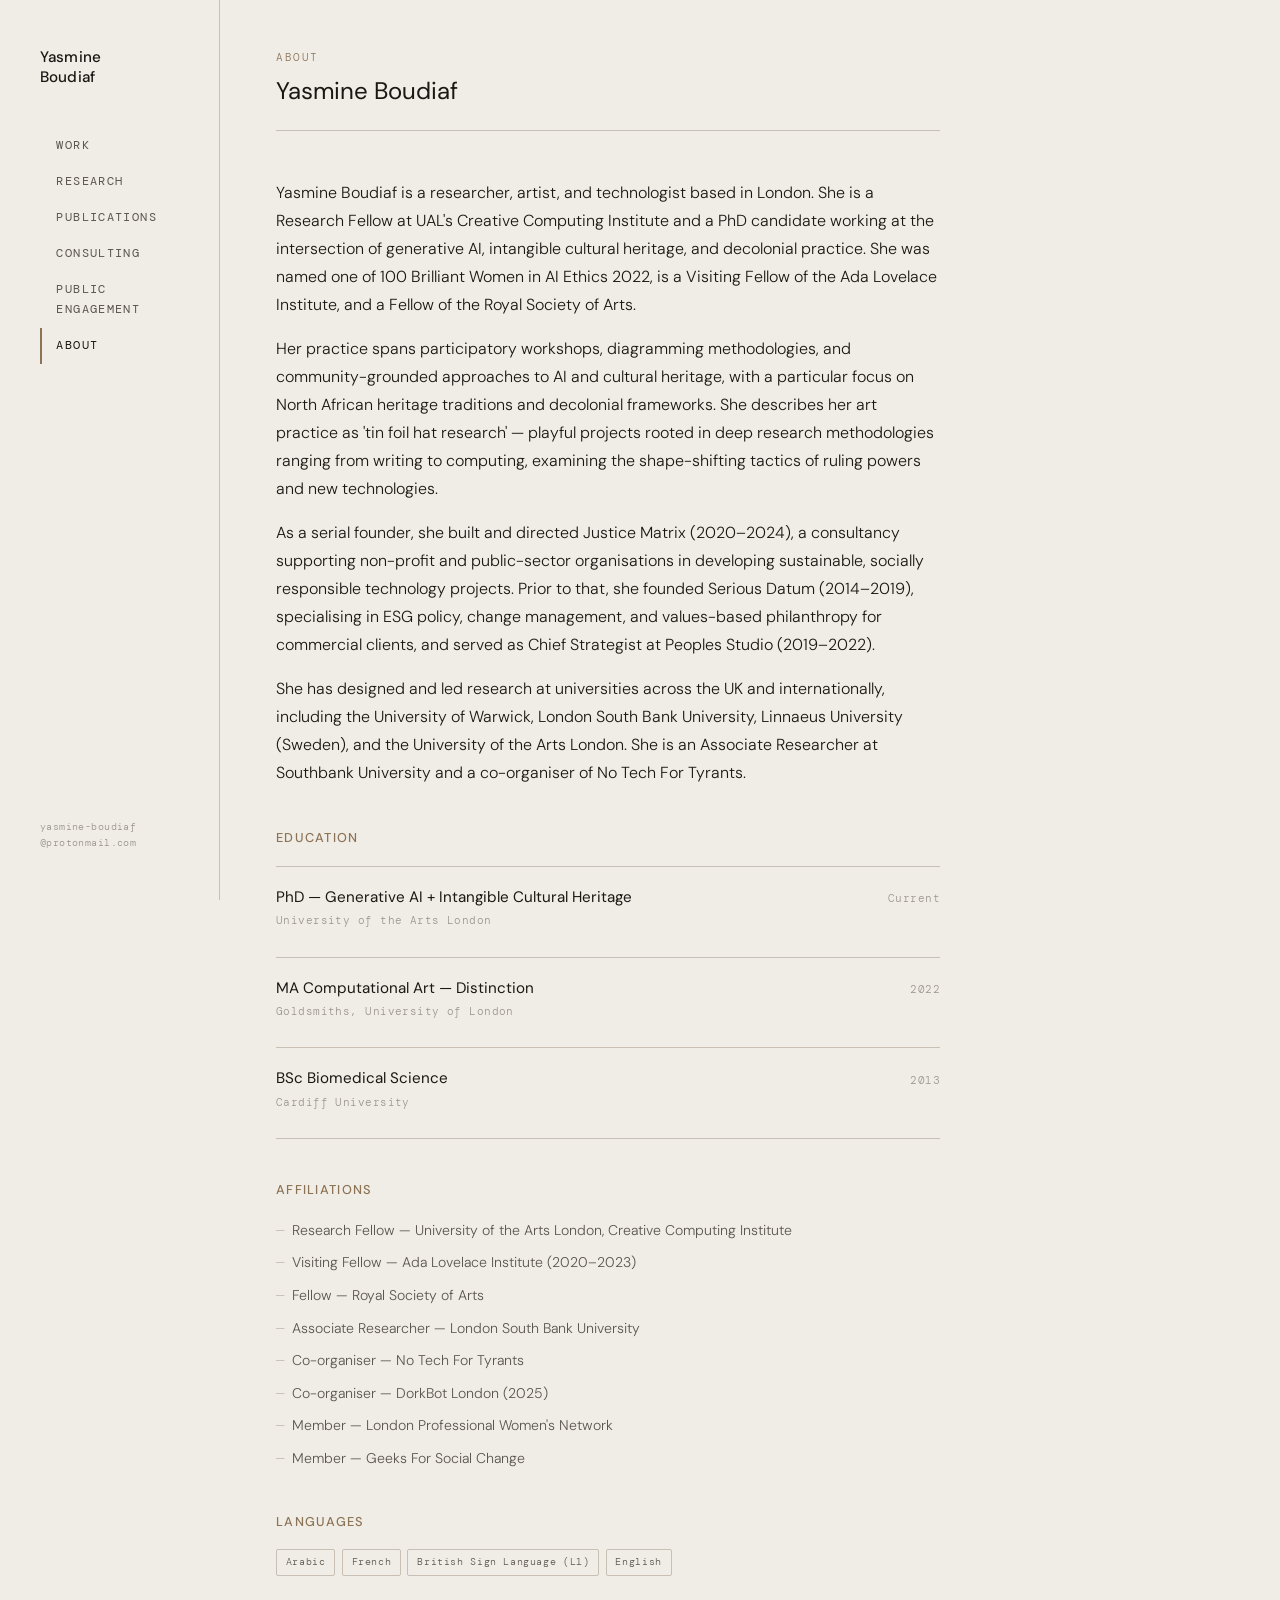
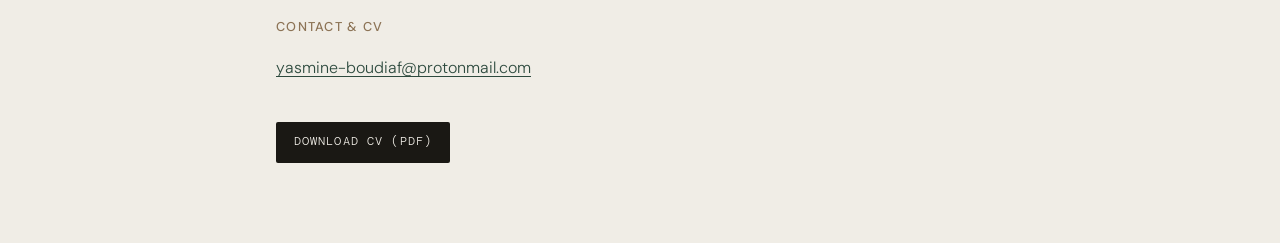
==== about.html @ 7d90a226 "added files via upload v1 website files" ====
<!DOCTYPE html>
<html lang="en">
<head>
  <meta charset="UTF-8">
  <meta name="viewport" content="width=device-width, initial-scale=1.0">
  <meta name="description" content="Yasmine Boudiaf — researcher, artist, and technologist based in London.">
  <title>About — Yasmine Boudiaf</title>
  <link rel="stylesheet" href="style.css">
</head>
<body>

<div class="site-wrapper">

  <nav class="site-nav" aria-label="Site navigation">
    <a href="index.html" class="site-name">Yasmine<br>Boudiaf</a>
    <ul class="nav-list">
      <li><a href="index.html">Work</a></li>
      <li><a href="research.html">Research</a></li>
      <li><a href="publications.html">Publications</a></li>
      <li><a href="consulting.html">Consulting</a></li>
      <li><a href="public-engagement.html">Public engagement</a></li>
      <li class="active"><a href="about.html">About</a></li>
    </ul>
    <div class="nav-footer">
      <a href="mailto:yasmine-boudiaf@protonmail.com">yasmine-boudiaf<br>@protonmail.com</a>
    </div>
  </nav>

  <main class="site-main">

    <header class="page-header">
      <span class="page-label">About</span>
      <h1 class="page-title">Yasmine Boudiaf</h1>
    </header>

    <p>Yasmine Boudiaf is a researcher, artist, and technologist based in London. She is a Research Fellow at UAL's Creative Computing Institute and a PhD candidate working at the intersection of generative AI, intangible cultural heritage, and decolonial practice. She was named one of 100 Brilliant Women in AI Ethics 2022, is a Visiting Fellow of the Ada Lovelace Institute, and a Fellow of the Royal Society of Arts.</p>

    <p>Her practice spans participatory workshops, diagramming methodologies, and community-grounded approaches to AI and cultural heritage, with a particular focus on North African heritage traditions and decolonial frameworks. She describes her art practice as 'tin foil hat research' — playful projects rooted in deep research methodologies ranging from writing to computing, examining the shape-shifting tactics of ruling powers and new technologies.</p>

    <p>As a serial founder, she built and directed Justice Matrix (2020–2024), a consultancy supporting non-profit and public-sector organisations in developing sustainable, socially responsible technology projects. Prior to that, she founded Serious Datum (2014–2019), specialising in ESG policy, change management, and values-based philanthropy for commercial clients, and served as Chief Strategist at Peoples Studio (2019–2022).</p>

    <p>She has designed and led research at universities across the UK and internationally, including the University of Warwick, London South Bank University, Linnaeus University (Sweden), and the University of the Arts London. She is an Associate Researcher at Southbank University and a co-organiser of No Tech For Tyrants.</p>

    <h2>Education</h2>

    <div class="entry-list">
      <div class="entry">
        <div>
          <div class="entry-title">PhD — Generative AI + Intangible Cultural Heritage</div>
          <div class="entry-meta">University of the Arts London</div>
        </div>
        <div class="entry-year">Current</div>
      </div>
      <div class="entry">
        <div>
          <div class="entry-title">MA Computational Art — Distinction</div>
          <div class="entry-meta">Goldsmiths, University of London</div>
        </div>
        <div class="entry-year">2022</div>
      </div>
      <div class="entry">
        <div>
          <div class="entry-title">BSc Biomedical Science</div>
          <div class="entry-meta">Cardiff University</div>
        </div>
        <div class="entry-year">2013</div>
      </div>
    </div>

    <h2 class="section-gap">Affiliations</h2>

    <ul class="affil-list">
      <li>Research Fellow — University of the Arts London, Creative Computing Institute</li>
      <li>Visiting Fellow — Ada Lovelace Institute (2020–2023)</li>
      <li>Fellow — Royal Society of Arts</li>
      <li>Associate Researcher — London South Bank University</li>
      <li>Co-organiser — No Tech For Tyrants</li>
      <li>Co-organiser — DorkBot London (2025)</li>
      <li>Member — London Professional Women's Network</li>
      <li>Member — Geeks For Social Change</li>
    </ul>

    <h2 class="section-gap">Languages</h2>

    <ul class="tag-list">
      <li>Arabic</li>
      <li>French</li>
      <li>British Sign Language (L1)</li>
      <li>English</li>
    </ul>

    <h2 class="section-gap">Contact &amp; CV</h2>

    <p>
      <a href="mailto:yasmine-boudiaf@protonmail.com">yasmine-boudiaf@protonmail.com</a>
    </p>

    <a href="assets/cv.pdf" class="cv-link" download>
      Download CV (PDF)
    </a>

  </main>
</div>

</body>
</html>
---- style.css ----
/* ============================================================
   yasmine-boudiaf.com — stylesheet
   Typefaces: DM Mono (nav, labels), DM Sans (body)
   ============================================================ */

@import url('https://fonts.googleapis.com/css2?family=DM+Mono:ital,wght@0,300;0,400;0,500;1,300&family=DM+Sans:ital,opsz,wght@0,9..40,300;0,9..40,400;0,9..40,500;1,9..40,300&display=swap');

/* ── tokens ─────────────────────────────────────────────── */
:root {
  --bg:         #F0EDE6;
  --ink:        #1A1814;
  --ink-mid:    #5A5550;
  --ink-faint:  #9A9490;
  --accent:     #2D4A3E;
  --warm:       #8C7355;
  --border:     #C8C0B4;

  --mono:       'DM Mono', monospace;
  --sans:       'DM Sans', sans-serif;

  --nav-w:      220px;
  --gap:        2.5rem;
  --line:       1.75;
}

/* ── reset ───────────────────────────────────────────────── */
*, *::before, *::after { box-sizing: border-box; margin: 0; padding: 0; }
html { font-size: 16px; scroll-behavior: smooth; }

body {
  background: var(--bg);
  color: var(--ink);
  font-family: var(--sans);
  font-size: 1rem;
  font-weight: 300;
  line-height: var(--line);
  min-height: 100vh;
}

/* ── layout ──────────────────────────────────────────────── */
.site-wrapper {
  display: flex;
  min-height: 100vh;
}

/* ── left navigation ─────────────────────────────────────── */
.site-nav {
  width: var(--nav-w);
  min-width: var(--nav-w);
  padding: 3rem 2rem 3rem 2.5rem;
  position: sticky;
  top: 0;
  height: 100vh;
  display: flex;
  flex-direction: column;
  border-right: 1px solid var(--border);
}

.site-name {
  font-family: var(--sans);
  font-size: 0.95rem;
  font-weight: 500;
  letter-spacing: 0.01em;
  line-height: 1.3;
  margin-bottom: 2.5rem;
  color: var(--ink);
  text-decoration: none;
  display: block;
}

.site-name:hover { color: var(--accent); }

.nav-list {
  list-style: none;
  display: flex;
  flex-direction: column;
  gap: 0;
}

.nav-list li {
  border-left: 2px solid transparent;
  transition: border-color 0.15s;
}

.nav-list li.active,
.nav-list li:hover {
  border-left-color: var(--warm);
}

.nav-list a {
  display: block;
  font-family: var(--mono);
  font-size: 0.72rem;
  font-weight: 400;
  letter-spacing: 0.12em;
  text-transform: uppercase;
  color: var(--ink-mid);
  text-decoration: none;
  padding: 0.5rem 0 0.5rem 0.9rem;
  transition: color 0.15s;
}

.nav-list li.active a,
.nav-list li:hover a {
  color: var(--ink);
}

.nav-footer {
  margin-top: auto;
  font-family: var(--mono);
  font-size: 0.65rem;
  color: var(--ink-faint);
  letter-spacing: 0.04em;
  line-height: 1.6;
}

.nav-footer a {
  color: var(--ink-faint);
  text-decoration: none;
}

.nav-footer a:hover { color: var(--accent); }

/* ── main content ────────────────────────────────────────── */
.site-main {
  flex: 1;
  padding: 3rem var(--gap) 5rem calc(var(--gap) + 1rem);
  max-width: 760px;
}

/* ── page header ─────────────────────────────────────────── */
.page-header {
  margin-bottom: 3rem;
  padding-bottom: 1.5rem;
  border-bottom: 1px solid var(--border);
}

.page-label {
  font-family: var(--mono);
  font-size: 0.68rem;
  letter-spacing: 0.14em;
  text-transform: uppercase;
  color: var(--warm);
  display: block;
  margin-bottom: 0.5rem;
}

.page-title {
  font-family: var(--sans);
  font-size: 1.5rem;
  font-weight: 400;
  line-height: 1.3;
  color: var(--ink);
}

/* ── typography ──────────────────────────────────────────── */
h2 {
  font-family: var(--sans);
  font-size: 0.8rem;
  font-weight: 500;
  letter-spacing: 0.1em;
  text-transform: uppercase;
  color: var(--warm);
  margin: 2.5rem 0 1rem;
}

h2:first-child { margin-top: 0; }

p {
  margin-bottom: 1rem;
  color: var(--ink);
}

p:last-child { margin-bottom: 0; }

a {
  color: var(--accent);
  text-decoration: underline;
  text-underline-offset: 3px;
  text-decoration-thickness: 1px;
}

a:hover { color: var(--ink); }

em { font-style: italic; }
strong { font-weight: 500; }

/* ── project / entry list ────────────────────────────────── */
.entry-list {
  display: flex;
  flex-direction: column;
  gap: 0;
}

.entry {
  padding: 1.25rem 0;
  border-bottom: 1px solid var(--border);
  display: grid;
  grid-template-columns: 1fr auto;
  gap: 0 1.5rem;
  align-items: start;
}

.entry:first-child { border-top: 1px solid var(--border); }

.entry-title {
  font-family: var(--sans);
  font-size: 0.95rem;
  font-weight: 400;
  color: var(--ink);
  margin-bottom: 0.2rem;
  line-height: 1.4;
}

.entry-title a {
  color: var(--ink);
  text-decoration: none;
}

.entry-title a:hover { color: var(--accent); }

.entry-meta {
  font-family: var(--mono);
  font-size: 0.68rem;
  color: var(--ink-faint);
  letter-spacing: 0.04em;
  margin-bottom: 0.4rem;
}

.entry-desc {
  font-size: 0.88rem;
  color: var(--ink-mid);
  line-height: 1.6;
  margin: 0;
}

.entry-year {
  font-family: var(--mono);
  font-size: 0.68rem;
  color: var(--ink-faint);
  letter-spacing: 0.04em;
  white-space: nowrap;
  padding-top: 0.15rem;
}

/* ── about page ──────────────────────────────────────────── */
.about-grid {
  display: grid;
  grid-template-columns: 1fr 1fr;
  gap: 0 3rem;
  margin-top: 2rem;
}

.about-grid .full-width {
  grid-column: 1 / -1;
}

.tag-list {
  list-style: none;
  display: flex;
  flex-wrap: wrap;
  gap: 0.4rem;
  margin-top: 0.5rem;
}

.tag-list li {
  font-family: var(--mono);
  font-size: 0.65rem;
  letter-spacing: 0.06em;
  color: var(--ink-mid);
  background: transparent;
  border: 1px solid var(--border);
  padding: 0.2rem 0.55rem;
  border-radius: 2px;
}

/* ── section divider ─────────────────────────────────────── */
.section-gap {
  margin-top: 2.5rem;
}

/* ── CV download ─────────────────────────────────────────── */
.cv-link {
  display: inline-flex;
  align-items: center;
  gap: 0.5rem;
  font-family: var(--mono);
  font-size: 0.72rem;
  letter-spacing: 0.1em;
  text-transform: uppercase;
  color: var(--bg);
  background: var(--ink);
  text-decoration: none;
  padding: 0.65rem 1.1rem;
  border-radius: 2px;
  transition: background 0.15s;
  margin-top: 1.5rem;
}

.cv-link:hover {
  background: var(--accent);
  color: var(--bg);
}

/* ── affiliation list ────────────────────────────────────── */
.affil-list {
  list-style: none;
  display: flex;
  flex-direction: column;
  gap: 0.5rem;
}

.affil-list li {
  font-size: 0.88rem;
  color: var(--ink-mid);
  padding-left: 1rem;
  position: relative;
}

.affil-list li::before {
  content: '—';
  position: absolute;
  left: 0;
  color: var(--border);
  font-family: var(--mono);
}

/* ── responsive ──────────────────────────────────────────── */
@media (max-width: 720px) {
  .site-wrapper { flex-direction: column; }

  .site-nav {
    width: 100%;
    min-width: 0;
    height: auto;
    position: static;
    padding: 1.5rem 1.5rem 1rem;
    border-right: none;
    border-bottom: 1px solid var(--border);
    flex-direction: row;
    flex-wrap: wrap;
    align-items: center;
    gap: 1rem;
  }

  .site-name { margin-bottom: 0; }

  .nav-list {
    flex-direction: row;
    flex-wrap: wrap;
    gap: 0;
  }

  .nav-list li { border-left: none; border-bottom: 2px solid transparent; }
  .nav-list li.active, .nav-list li:hover { border-left-color: transparent; border-bottom-color: var(--warm); }
  .nav-list a { padding: 0.3rem 0.6rem; }

  .nav-footer { display: none; }

  .site-main {
    padding: 2rem 1.5rem 3rem;
    max-width: 100%;
  }

  .about-grid {
    grid-template-columns: 1fr;
  }

  .entry {
    grid-template-columns: 1fr;
  }

  .entry-year {
    display: none;
  }
}

@media (prefers-reduced-motion: reduce) {
  * { transition: none !important; }
}
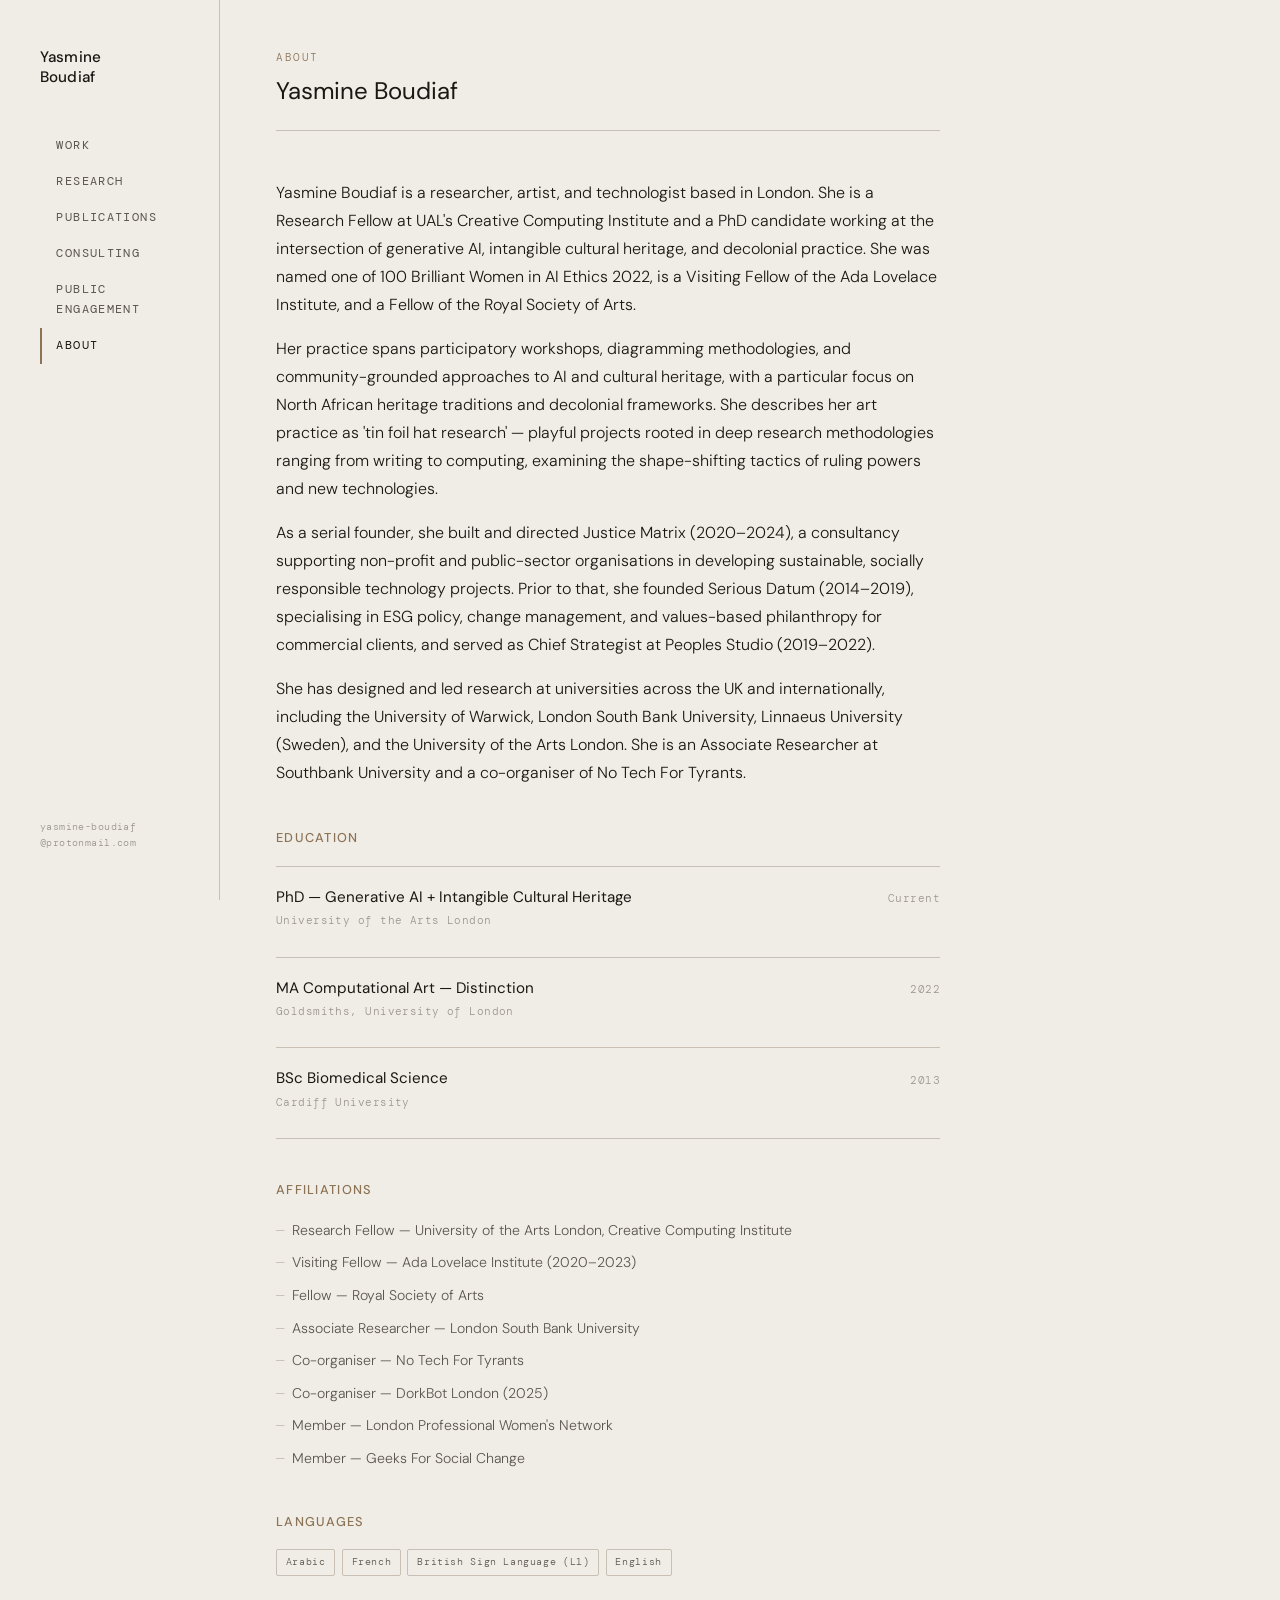
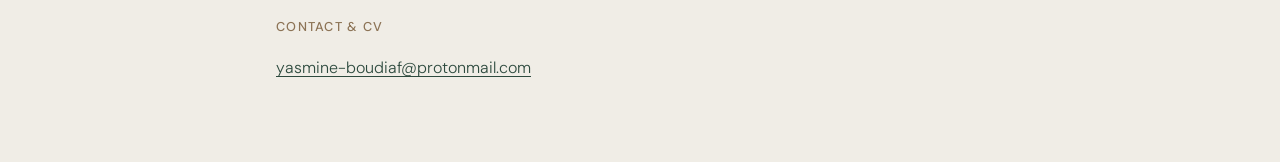
==== commit 6f320d5f: "Update about.html removed pdf of CV" ====
--- a/about.html
+++ b/about.html
@@ -95,9 +95,7 @@
       <a href="mailto:yasmine-boudiaf@protonmail.com">yasmine-boudiaf@protonmail.com</a>
     </p>
 
-    <a href="assets/cv.pdf" class="cv-link" download>
-      Download CV (PDF)
-    </a>
+   
 
   </main>
 </div>
